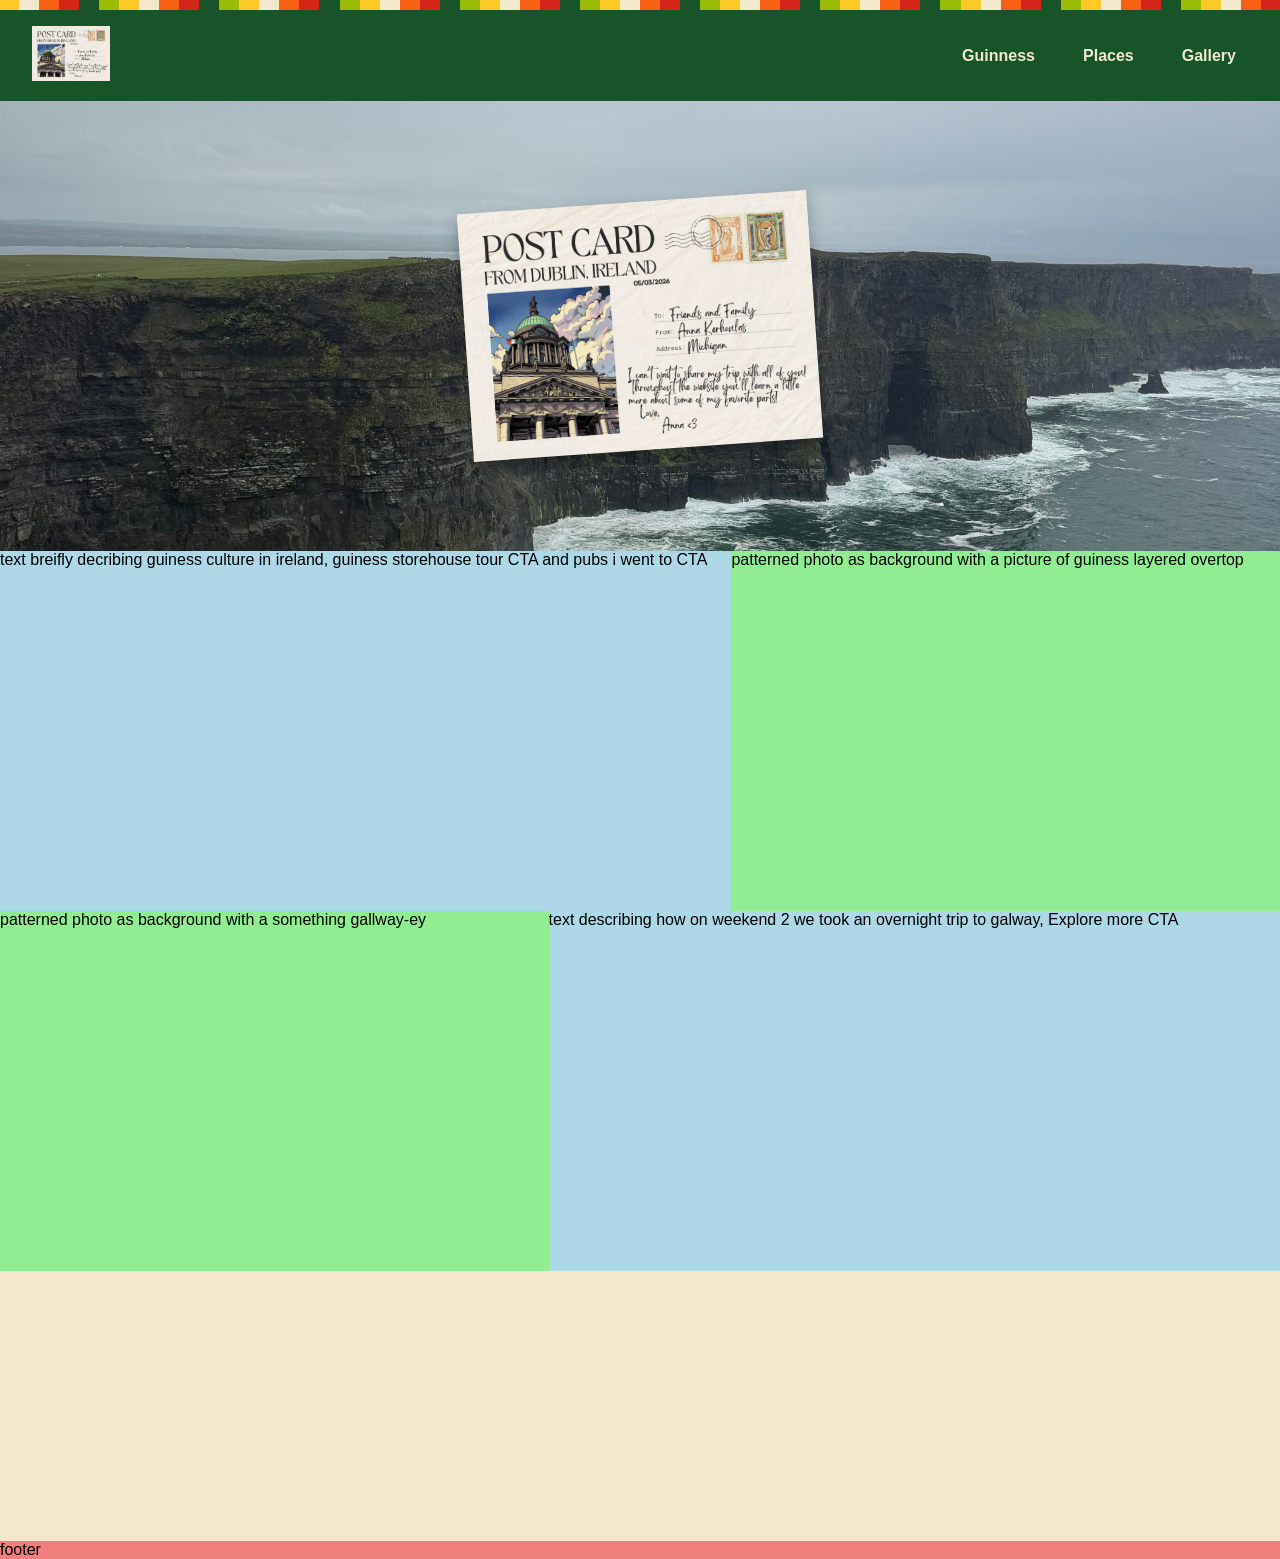
==== index.html @ 41f79883 "index update" ====
<!DOCTYPE html>
<html lang="en">
<head>
    <meta charset="UTF-8">
    <meta name="viewport" content="width=device-width, initial-scale=1.0">
    <title>Final Project Landing</title>
    <link rel="stylesheet" href="style.css">
    <style>
      
        .container{
            width:100%;
            margin: auto;
            display: grid;
            grid-template-columns: 1fr 1fr 1fr 1fr 1fr 1fr 1fr ;
            grid-template-rows: 50vh 40vh 40vh 30vh;
            gap: 0px;
        }
        .postcard{
            grid-column: 1 / -1;
        }
        .textleft{
            grid-column : 1/ 5;
            background-color: lightblue;
        }
        .pictureright{
            grid-column: 5 / -1;
            background-color: lightgreen;
        }
        .textright{
            grid-column : 4/ -1;
            grid-row: 3; 
            /* had to add "grid-row: 3" because the .textright and .pictureleft would go to separate lines without this line */
            background-color: lightblue;
        }
        .pictureleft{
            grid-column: 1 / 4;
            grid-row: 3;
            background-color: lightgreen;
        }
        .bottom{
            grid-column: 1 / -1;
            background-color: lightcoral;
        }
    </style>
</head>
<body>
    <header>
  <a class="skip-link" href="#main">Skip to main content</a>
  <nav class="navbar" aria-label="Main navigation">
    <a href="index.html" class="logo">
      <img src="images/postcard.png" alt="Anna in Dublin home">
    </a>
    <input type="checkbox" id="menu-toggle">
    <label for="menu-toggle" class="hamburger">☰</label>
    <ul class="nav-links">
      <li class="dropdown">
        <a href="guinness.html">Guinness</a>
        <ul class="dropdown-menu">
          <li><a href="storehouse.html">Storehouse</a></li>
          <li><a href="pubs.html">Pubs</a></li>
        </ul>
      </li>
      <li class="dropdown">
        <a href="places.html">Places</a>
        <ul class="dropdown-menu">
          <li><a href="galway.html">Galway</a></li>
          <li><a href="cliffsofmoher.html">Cliffs of Moher</a></li>
          <li><a href="dublin.html">Dublin</a></li>
        </ul>
      </li>
      <li><a href="gallery.html">Gallery</a></li>
    </ul>
  </nav>
</header>
    <main>
        <div class="container">
            <!-- row1 postcard beauty -->
            <div class="postcard">
                <img src="images/postcard.png" alt="Postcard from Dublin">
            </div> 
            <!-- row2 guiness -->
            <div class="textleft">text breifly decribing guiness culture in ireland, guiness storehouse tour CTA and pubs i went to CTA</div>
            <div class="pictureright">patterned photo as background with a picture of guiness layered overtop</div>
            <!-- row3 galway -->
            <div class="textright">text describing how on weekend 2 we took an overnight trip to galway, Explore more CTA</div>
            <div class="pictureleft">patterned photo as background with a something gallway-ey</div></div>
            <!-- row 4 footer -->
            <div class = "bottom">footer</div>
        </div>
    </main>
</body>
</html>
---- style.css ----
:root{
    --yellow: #ffc926;
    --cream: #f3e8cc;
    --orange: #f96015;
    --red: #d52518;
    --dark-green: #18542a;
    --lime: #9abc05;

    --shadow: rgba(0,0,0,0.3);
}

/* GENERAL */
body{
    margin: 0;
    font-family: Helvetica, sans-serif;
    background-color: var(--cream);
}

ul{
    list-style: none;
    margin: 0;
    padding: 0;
}

a{
    text-decoration: none;
}

/* POSTCARD */
.postcard{
    grid-column: 1 / -1;

    background-image: url("images/cliffsofmoher/cliffs5.JPG");
    background-size: cover;
    background-position: center;

    display: flex;
    justify-content: center;
    align-items: center;

    padding: 2rem;
}

.postcard img{
    width: 350px;
    max-width: 90%;

    transform: rotate(-4deg);

    box-shadow: 0 6px 15px var(--shadow);
}

/* NAVBAR */
.navbar{
    background-color: var(--dark-green);
    padding: 1rem 2rem;

    display: flex;
    justify-content: space-between;
    align-items: center;

    position: sticky;
    top: 0;
    z-index: 1000;

    border-top: 10px solid transparent;

border-image: repeating-linear-gradient(
    to right,
    var(--yellow) 0 20px,
    var(--cream) 20px 40px,
    var(--orange) 40px 60px,
    var(--red) 60px 80px,
    var(--dark-green) 80px 100px,
    var(--lime) 100px 120px
) 1;
}

.logo img{
    height: 55px;
}

.nav-links{
    display: flex;
    align-items: center;
    gap: 1.5rem;

    list-style: none;
    margin: 0;
    padding: 0;
}

.nav-links a{
    color: var(--cream);
    font-weight: bold;

    padding: 0.5rem 0.75rem;
    /* border-radius: 6px; */

    transition: 0.3s ease;
}

.nav-links a:hover{
    background-color: var(--yellow);
    color: var(--dark-green);
}

.nav-links a.current{
    color: var(--yellow);

    text-decoration: underline;
    text-decoration-thickness: 3px;
    text-underline-offset: 8px;
}

/* DROPDOWN */
.dropdown{
    position: relative;
}

.dropdown-menu{
    display: none;

    position: absolute;
    top: 100%;
    left: 0;

    background-color: var(--cream);
    min-width: 180px;

    /* border-radius: 8px; */
    overflow: hidden;

    box-shadow: 0 4px 10px var(--shadow);
}

.dropdown-menu a{
    color: var(--dark-green);

    display: block;
    padding: 1rem;

    transition: 0.3s ease;
}

.dropdown-menu a:hover{
    background-color: var(--yellow);
    color: var(--dark-green);
}

.dropdown:hover .dropdown-menu{
    display: block;
}

/* HAMBURGER */
#menu-toggle{
    display: none;
}

.hamburger{
    display: none;

    color: var(--cream);
    font-size: 2rem;

    cursor: pointer;
}

/* MOBILE */
@media screen and (max-width: 700px){

    .hamburger{
        display: block;
    }

    .nav-links{
        display: none;

        position: absolute;
        top: 100%;
        left: 0;

        width: 100%;

        background-color: var(--dark-green);

        flex-direction: column;
        align-items: stretch;

        gap: 0;
    }

    .nav-links li{
        width: 100%;
    }

    .nav-links a{
        display: block;
        padding: 1rem 2rem;

        border-radius: 0;
    }

    #menu-toggle:checked ~ .nav-links{
        display: flex;
    }

    .dropdown-menu{
        position: static;

        display: block;

        background-color: var(--cream);

        box-shadow: none;
        border-radius: 0;
    }

    .dropdown-menu a{
        color: var(--dark-green);

        padding-left: 3rem;
    }

    .dropdown-menu a:hover{
        background-color: var(--orange);
        color: var(--cream);
    }
}

/* SKIP LINK */
.skip-link{
    position: absolute;
    left: -999px;
}

.skip-link:focus{
    left: 20px;
    top: 20px;

    background-color: var(--yellow);
    color: var(--dark-green);

    padding: 1rem;

    z-index: 2000;
}

/* GALLERY */

/* GALLERY SECTION */
.gallery {
  padding: 3rem 2rem;
  background-color: var(--cream);
}

.gallery h2 {
  text-align: center;
  font-size: 3rem;
  color: var(--dark-green);
  margin-bottom: 2rem;
}

/* GRID LAYOUT */
.gallery-grid {
  display: grid;

  grid-template-columns:
    repeat(auto-fit, minmax(250px, 1fr));

  gap: 1.2rem;

  max-width: 1200px;
  margin: 0 auto;
}

/* EACH IMAGE CARD */
.gallery-grid a {
  display: block;

  border-radius: 20px;

  overflow: hidden;

  box-shadow: 0 6px 14px rgba(0,0,0,0.25);
}

  /* ALTERNATING BORDERS */
.gallery-grid a:nth-child(5n+1) {
  border: 6px solid var(--yellow);
}

.gallery-grid a:nth-child(5n+2) {
  border: 6px solid var(--orange);
}

.gallery-grid a:nth-child(5n+3) {
  border: 6px solid var(--red);
}

.gallery-grid a:nth-child(5n+4) {
  border: 6px solid var(--dark-green);
}

.gallery-grid a:nth-child(5n+5) {
  border: 6px solid var(--lime);
}


/* IMAGES */
.gallery-grid img {
  width: 100%;

  aspect-ratio: 1 / 1;

  object-fit: cover;

  display: block;

  transition:
    transform 0.3s ease,
    filter 0.3s ease;
}

/* HOVER EFFECT */
.gallery-grid a:hover img {
  transform: scale(1.08);

  filter: brightness(1.08);
}
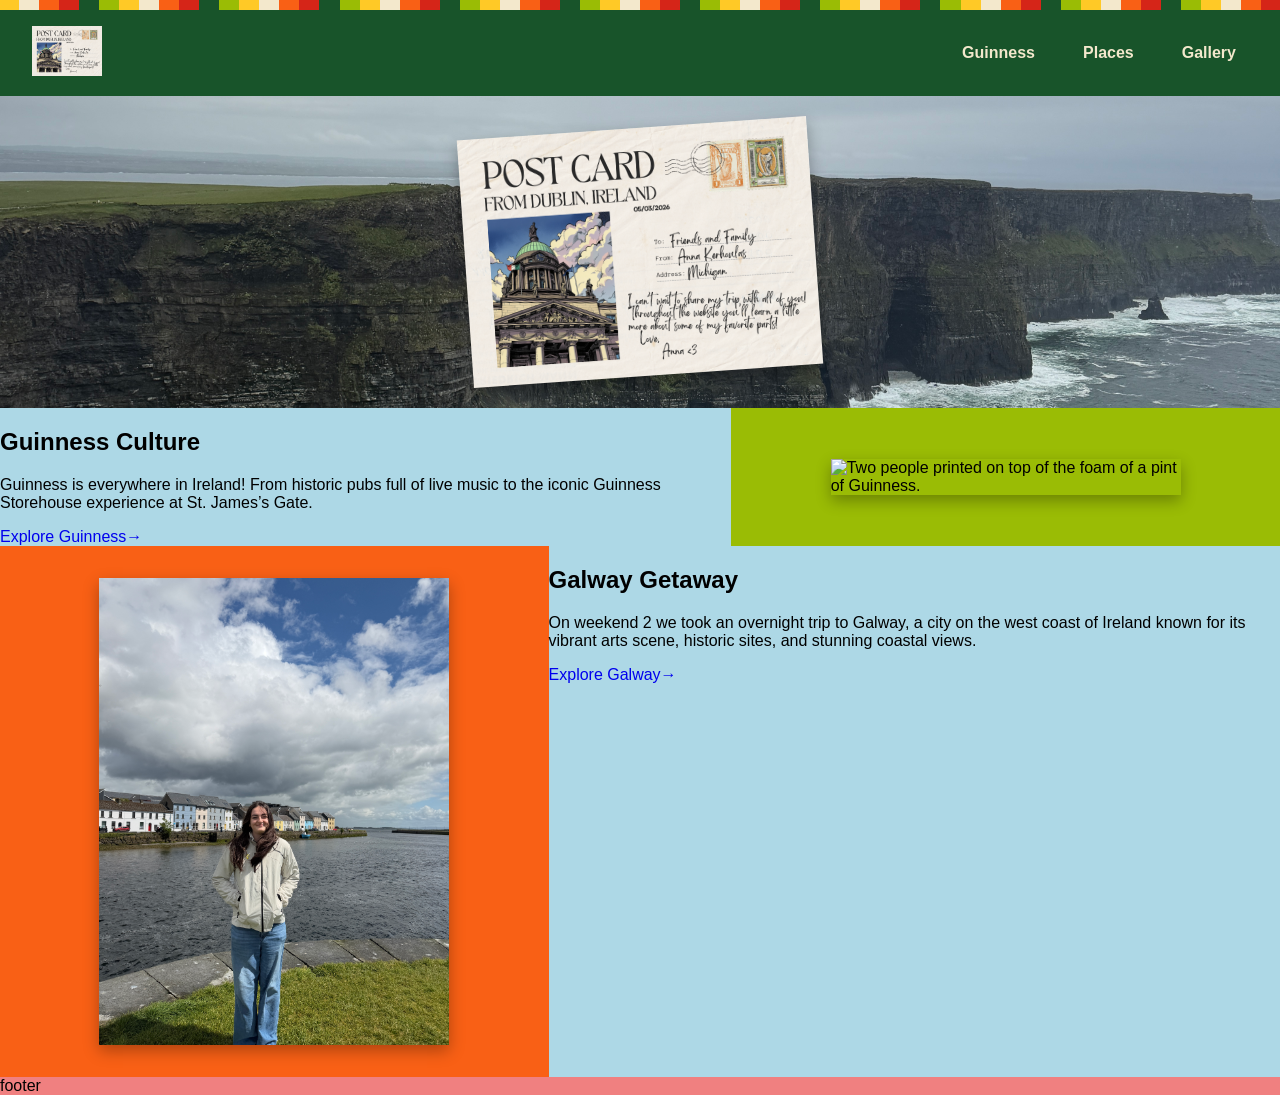
==== commit 1e9b7edd: "some costa updates" ====
--- a/index.html
+++ b/index.html
@@ -5,50 +5,14 @@
     <meta name="viewport" content="width=device-width, initial-scale=1.0">
     <title>Final Project Landing</title>
     <link rel="stylesheet" href="style.css">
-    <style>
-      
-        .container{
-            width:100%;
-            margin: auto;
-            display: grid;
-            grid-template-columns: 1fr 1fr 1fr 1fr 1fr 1fr 1fr ;
-            grid-template-rows: 50vh 40vh 40vh 30vh;
-            gap: 0px;
-        }
-        .postcard{
-            grid-column: 1 / -1;
-        }
-        .textleft{
-            grid-column : 1/ 5;
-            background-color: lightblue;
-        }
-        .pictureright{
-            grid-column: 5 / -1;
-            background-color: lightgreen;
-        }
-        .textright{
-            grid-column : 4/ -1;
-            grid-row: 3; 
-            /* had to add "grid-row: 3" because the .textright and .pictureleft would go to separate lines without this line */
-            background-color: lightblue;
-        }
-        .pictureleft{
-            grid-column: 1 / 4;
-            grid-row: 3;
-            background-color: lightgreen;
-        }
-        .bottom{
-            grid-column: 1 / -1;
-            background-color: lightcoral;
-        }
-    </style>
+    
 </head>
 <body>
     <header>
   <a class="skip-link" href="#main">Skip to main content</a>
   <nav class="navbar" aria-label="Main navigation">
     <a href="index.html" class="logo">
-      <img src="images/postcard.png" alt="Anna in Dublin home">
+      <img src="images/postcard.png" loading="lazy" alt="Home">
     </a>
     <input type="checkbox" id="menu-toggle">
     <label for="menu-toggle" class="hamburger">☰</label>
@@ -79,11 +43,27 @@
                 <img src="images/postcard.png" alt="Postcard from Dublin">
             </div> 
             <!-- row2 guiness -->
-            <div class="textleft">text breifly decribing guiness culture in ireland, guiness storehouse tour CTA and pubs i went to CTA</div>
-            <div class="pictureright">patterned photo as background with a picture of guiness layered overtop</div>
+            <div class="textleft">
+              <h2> Guinness Culture </h2>
+              <p>Guinness is everywhere in Ireland! From historic pubs full of live music to the iconic Guinness Storehouse experience at St. James’s Gate.</p>
+              <a href="guinness.html" class="cta-button">Explore Guinness→</a>
+            </div>
+
+            <div class="pictureright">
+              <div class="pattern-bg"></div>
+              <img src="https://kerhoula.github.io/guiness/image/stoutie.jpeg" alt="Two people printed on top of the foam of a pint of Guinness." width="100%">
+            </div>
             <!-- row3 galway -->
-            <div class="textright">text describing how on weekend 2 we took an overnight trip to galway, Explore more CTA</div>
-            <div class="pictureleft">patterned photo as background with a something gallway-ey</div></div>
+          <div class="pictureleft">
+            <div class="pattern-bg"></div>
+            <img src="images/galway/coloredhouses+me.JPG" alt="A view of Galway Bay with colorful buildings in the foreground." width="100%">
+          </div>
+
+          <div class="textright">
+            <h2> Galway Getaway </h2>
+            <p>On weekend 2 we took an overnight trip to Galway, a city on the west coast of Ireland known for its vibrant arts scene, historic sites, and stunning coastal views.</p>
+            <a href="galway.html" class="cta-button">Explore Galway→</a>
+          </div>
             <!-- row 4 footer -->
             <div class = "bottom">footer</div>
         </div>
--- a/style.css
+++ b/style.css
@@ -15,16 +15,50 @@
     font-family: Helvetica, sans-serif;
     background-color: var(--cream);
 }
-
 ul{
     list-style: none;
     margin: 0;
     padding: 0;
 }
-
 a{
     text-decoration: none;
 }
+
+/* GRID LAYOUT */
+        .container{
+            width:100%;
+            margin: auto;
+            display: grid;
+            grid-template-columns: 1fr 1fr 1fr 1fr 1fr 1fr 1fr ;
+            grid-template-rows: auto auto auto auto auto;   
+            gap: 0px;
+        }
+        .postcard{
+            grid-column: 1 / -1;
+        }
+        .textleft{
+            grid-column : 1/ 5;
+            background-color: lightblue;
+        }
+        .pictureright{
+            grid-column: 5 / -1;
+            background-color: lightgreen;
+        }
+        .textright{
+            grid-column : 4/ -1;
+            grid-row: 3; 
+            /* had to add "grid-row: 3" because the .textright and .pictureleft would go to separate lines without this line */
+            background-color: lightblue;
+        }
+        .pictureleft{
+            grid-column: 1 / 4;
+            grid-row: 3;
+            background-color: lightgreen;
+        }
+        .bottom{
+            grid-column: 1 / -1;
+            background-color: lightcoral;
+        }
 
 /* POSTCARD */
 .postcard{
@@ -40,13 +74,48 @@
 
     padding: 2rem;
 }
-
 .postcard img{
     width: 350px;
     max-width: 90%;
 
     transform: rotate(-4deg);
 
+    box-shadow: 0 6px 15px var(--shadow);
+}
+
+/* PICTURE RIGHT/LEFT */
+.pictureright{
+    grid-column: 5 / -1;
+    /* background-image: url("images/lord_edward/le_cider.JPG"); */
+    background-color: var(--lime);
+    background-size: cover;
+    background-position: center;
+    display: flex; 
+    justify-content: center;
+    align-items: center;
+    padding: 2rem;
+}
+.pictureright img{
+    width: 350px;
+    max-width: 95%;
+    object-fit: cover;
+    box-shadow: 0 6px 15px var(--shadow);
+}
+.pictureleft{
+    grid-column: 1 / 4;
+    /* background-image: url("images/lord_edward/le_cider.JPG"); */
+    background-color: var(--orange);
+    background-size: cover;
+    background-position: center;
+    display: flex; 
+    justify-content: center;
+    align-items: center;
+    padding: 2rem;
+}
+.pictureleft img{
+    width: 350px;
+    max-width: 95%;
+    object-fit: cover;
     box-shadow: 0 6px 15px var(--shadow);
 }
 
@@ -54,17 +123,13 @@
 .navbar{
     background-color: var(--dark-green);
     padding: 1rem 2rem;
-
     display: flex;
     justify-content: space-between;
     align-items: center;
-
     position: sticky;
     top: 0;
     z-index: 1000;
-
     border-top: 10px solid transparent;
-
 border-image: repeating-linear-gradient(
     to right,
     var(--yellow) 0 20px,
@@ -75,11 +140,9 @@
     var(--lime) 100px 120px
 ) 1;
 }
-
 .logo img{
-    height: 55px;
-}
-
+    height: 50px;
+}
 .nav-links{
     display: flex;
     align-items: center;
@@ -89,7 +152,6 @@
     margin: 0;
     padding: 0;
 }
-
 .nav-links a{
     color: var(--cream);
     font-weight: bold;
@@ -99,12 +161,10 @@
 
     transition: 0.3s ease;
 }
-
 .nav-links a:hover{
     background-color: var(--yellow);
     color: var(--dark-green);
 }
-
 .nav-links a.current{
     color: var(--yellow);
 
@@ -117,37 +177,27 @@
 .dropdown{
     position: relative;
 }
-
 .dropdown-menu{
     display: none;
-
     position: absolute;
     top: 100%;
     left: 0;
-
     background-color: var(--cream);
     min-width: 180px;
-
     /* border-radius: 8px; */
     overflow: hidden;
-
     box-shadow: 0 4px 10px var(--shadow);
 }
-
 .dropdown-menu a{
     color: var(--dark-green);
-
     display: block;
     padding: 1rem;
-
     transition: 0.3s ease;
 }
-
 .dropdown-menu a:hover{
     background-color: var(--yellow);
     color: var(--dark-green);
 }
-
 .dropdown:hover .dropdown-menu{
     display: block;
 }
@@ -156,7 +206,6 @@
 #menu-toggle{
     display: none;
 }
-
 .hamburger{
     display: none;
 
@@ -166,62 +215,45 @@
     cursor: pointer;
 }
 
-/* MOBILE */
+/* MOBILE MEDIA QUERY*/
 @media screen and (max-width: 700px){
-
     .hamburger{
         display: block;
     }
-
     .nav-links{
         display: none;
-
         position: absolute;
         top: 100%;
         left: 0;
-
         width: 100%;
-
         background-color: var(--dark-green);
-
         flex-direction: column;
         align-items: stretch;
-
         gap: 0;
     }
-
     .nav-links li{
         width: 100%;
     }
-
     .nav-links a{
         display: block;
         padding: 1rem 2rem;
 
         border-radius: 0;
     }
-
     #menu-toggle:checked ~ .nav-links{
         display: flex;
     }
-
     .dropdown-menu{
         position: static;
-
         display: block;
-
         background-color: var(--cream);
-
         box-shadow: none;
         border-radius: 0;
     }
-
     .dropdown-menu a{
         color: var(--dark-green);
-
         padding-left: 3rem;
     }
-
     .dropdown-menu a:hover{
         background-color: var(--orange);
         color: var(--cream);
@@ -233,43 +265,31 @@
     position: absolute;
     left: -999px;
 }
-
 .skip-link:focus{
     left: 20px;
     top: 20px;
-
     background-color: var(--yellow);
     color: var(--dark-green);
-
     padding: 1rem;
-
     z-index: 2000;
 }
 
 /* GALLERY */
-
-/* GALLERY SECTION */
 .gallery {
   padding: 3rem 2rem;
   background-color: var(--cream);
 }
-
 .gallery h2 {
   text-align: center;
   font-size: 3rem;
   color: var(--dark-green);
   margin-bottom: 2rem;
 }
-
-/* GRID LAYOUT */
 .gallery-grid {
   display: grid;
-
   grid-template-columns:
     repeat(auto-fit, minmax(250px, 1fr));
-
   gap: 1.2rem;
-
   max-width: 1200px;
   margin: 0 auto;
 }
@@ -277,11 +297,8 @@
 /* EACH IMAGE CARD */
 .gallery-grid a {
   display: block;
-
   border-radius: 20px;
-
   overflow: hidden;
-
   box-shadow: 0 6px 14px rgba(0,0,0,0.25);
 }
 
@@ -289,34 +306,25 @@
 .gallery-grid a:nth-child(5n+1) {
   border: 6px solid var(--yellow);
 }
-
 .gallery-grid a:nth-child(5n+2) {
   border: 6px solid var(--orange);
 }
-
 .gallery-grid a:nth-child(5n+3) {
   border: 6px solid var(--red);
 }
-
 .gallery-grid a:nth-child(5n+4) {
   border: 6px solid var(--dark-green);
 }
-
 .gallery-grid a:nth-child(5n+5) {
   border: 6px solid var(--lime);
 }
-
 
 /* IMAGES */
 .gallery-grid img {
   width: 100%;
-
   aspect-ratio: 1 / 1;
-
   object-fit: cover;
-
   display: block;
-
   transition:
     transform 0.3s ease,
     filter 0.3s ease;
@@ -325,7 +333,40 @@
 /* HOVER EFFECT */
 .gallery-grid a:hover img {
   transform: scale(1.08);
-
   filter: brightness(1.08);
 }
 
+/* HOMEPAGE ORDERING */
+@media screen and (max-width: 768px){
+    .container{
+        grid-template-columns: 1fr;
+        grid-template-rows: auto;
+    }
+    .postcard,
+    .textleft,
+    .pictureright,
+    .textright,
+    .pictureleft,
+    .bottom{
+        grid-column: 1 / -1;
+    }
+    .postcard{
+        grid-row: 1;
+    }
+    .textleft{
+        grid-row: 2;
+    }
+    .pictureright{
+        grid-row: 3;
+    }
+    .textright{
+        grid-row: 4;
+    }
+    .pictureleft{
+        grid-row: 5;
+    }
+    .bottom{
+        grid-row: 6;
+    }
+    /* the grid-row lets me reorder my boxes when in mobile so the images are every other */
+}
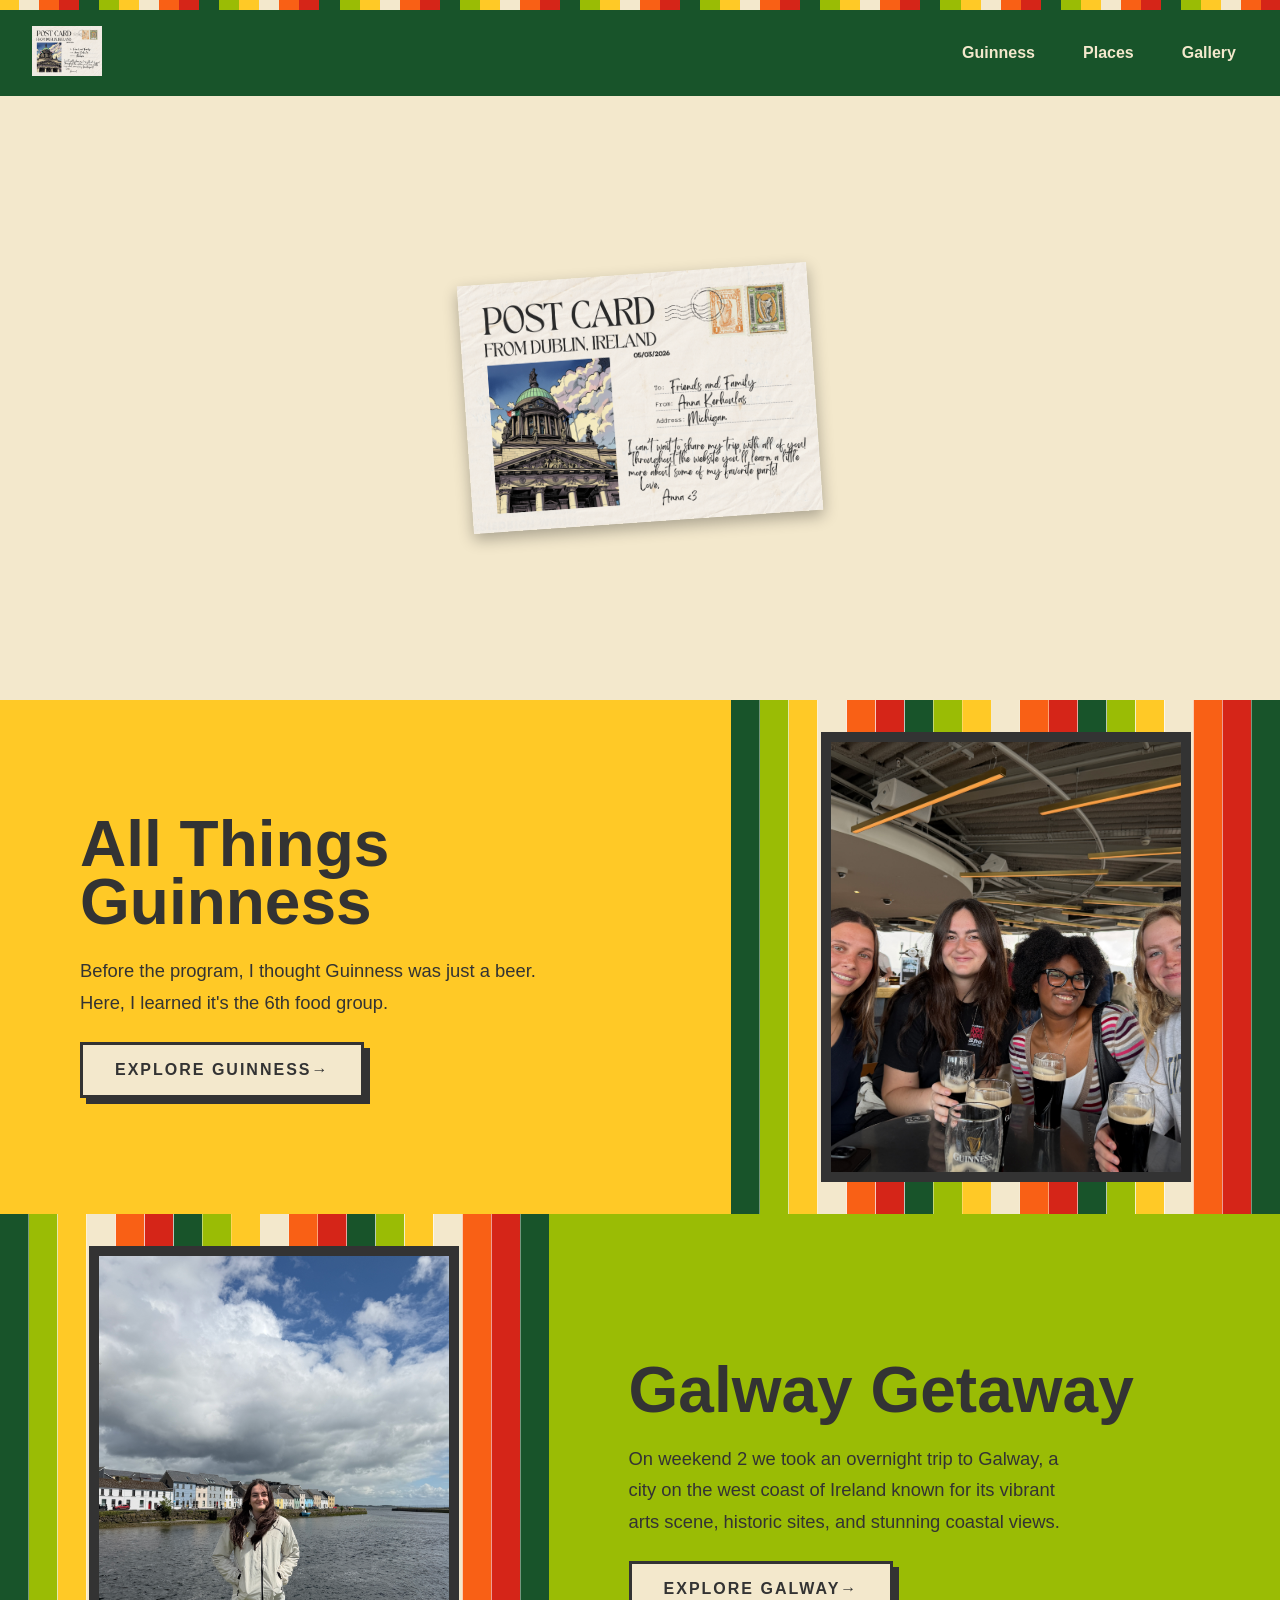
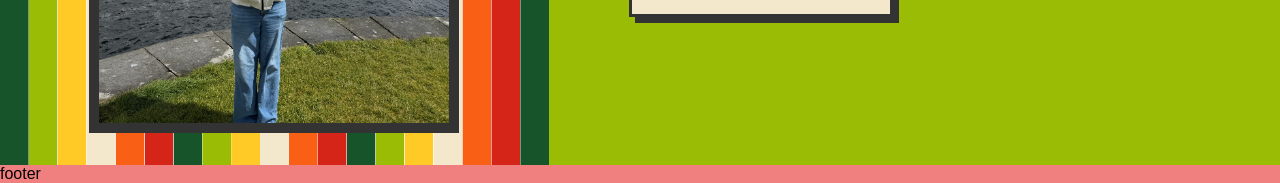
==== commit 9ce686dd: "lots of progress tonight! may 20 git push !" ====
--- a/index.html
+++ b/index.html
@@ -40,18 +40,18 @@
         <div class="container">
             <!-- row1 postcard beauty -->
             <div class="postcard">
-                <img src="images/postcard.png" alt="Postcard from Dublin">
+                <img src="images/postcard.png" alt="postcard from anna to her friends and family from dublin">
             </div> 
             <!-- row2 guiness -->
             <div class="textleft">
-              <h2> Guinness Culture </h2>
-              <p>Guinness is everywhere in Ireland! From historic pubs full of live music to the iconic Guinness Storehouse experience at St. James’s Gate.</p>
+              <h2> All Things Guinness</h2>
+              <p>Before the program, I thought Guinness was just a beer. Here, I learned it's the 6th food group.</p>
               <a href="guinness.html" class="cta-button">Explore Guinness→</a>
             </div>
 
             <div class="pictureright">
               <div class="pattern-bg"></div>
-              <img src="https://kerhoula.github.io/guiness/image/stoutie.jpeg" alt="Two people printed on top of the foam of a pint of Guinness." width="100%">
+              <img src="images/guinness_group.JPG" alt="group of 4 people enjoying Guinness" width="100%">
             </div>
             <!-- row3 galway -->
           <div class="pictureleft">
--- a/style.css
+++ b/style.css
@@ -5,6 +5,7 @@
     --red: #d52518;
     --dark-green: #18542a;
     --lime: #9abc05;
+    --dark-grey: #333333;
 
     --shadow: rgba(0,0,0,0.3);
 }
@@ -29,31 +30,28 @@
             width:100%;
             margin: auto;
             display: grid;
-            grid-template-columns: 1fr 1fr 1fr 1fr 1fr 1fr 1fr ;
-            grid-template-rows: auto auto auto auto auto;   
+            grid-template-columns: repeat(7, 1fr); 
+            grid-template-rows: auto auto auto auto ;   
             gap: 0px;
         }
         .postcard{
             grid-column: 1 / -1;
+            min-height:60vh;
         }
         .textleft{
             grid-column : 1/ 5;
-            background-color: lightblue;
         }
         .pictureright{
             grid-column: 5 / -1;
-            background-color: lightgreen;
         }
         .textright{
             grid-column : 4/ -1;
             grid-row: 3; 
             /* had to add "grid-row: 3" because the .textright and .pictureleft would go to separate lines without this line */
-            background-color: lightblue;
         }
         .pictureleft{
             grid-column: 1 / 4;
             grid-row: 3;
-            background-color: lightgreen;
         }
         .bottom{
             grid-column: 1 / -1;
@@ -64,7 +62,7 @@
 .postcard{
     grid-column: 1 / -1;
 
-    background-image: url("images/cliffsofmoher/cliffs5.JPG");
+    background-image: url("images/sheepbackground.JPG");
     background-size: cover;
     background-position: center;
 
@@ -81,13 +79,35 @@
     transform: rotate(-4deg);
 
     box-shadow: 0 6px 15px var(--shadow);
+
+    animation: postcardDrop 1.8s ease;
+}
+/* COLLEEN'S IDEA DROP MAY20 */
+@keyframes postcardDrop {
+  0%{
+    transform:
+      translateY(-150%)
+      rotate(-18deg);
+
+    opacity: 0;
+  }
+  70%{
+    transform:
+      translateY(20px)
+      rotate(-6deg);
+  }
+  100%{
+    transform:
+      translateY(0)
+      rotate(-4deg);
+    opacity: 1;
+  }
 }
 
 /* PICTURE RIGHT/LEFT */
 .pictureright{
     grid-column: 5 / -1;
-    /* background-image: url("images/lord_edward/le_cider.JPG"); */
-    background-color: var(--lime);
+    background-image: url("images/stripespattern1.svg");
     background-size: cover;
     background-position: center;
     display: flex; 
@@ -99,12 +119,13 @@
     width: 350px;
     max-width: 95%;
     object-fit: cover;
-    box-shadow: 0 6px 15px var(--shadow);
+    border-width:10px;
+    border-style: solid;
+    border-color: var(--dark-grey);
 }
 .pictureleft{
     grid-column: 1 / 4;
-    /* background-image: url("images/lord_edward/le_cider.JPG"); */
-    background-color: var(--orange);
+    background-image: url("images/stripespattern1.svg"); /*not adding alt:"" because google says screenreaders skip background images automatically*/
     background-size: cover;
     background-position: center;
     display: flex; 
@@ -116,7 +137,69 @@
     width: 350px;
     max-width: 95%;
     object-fit: cover;
-    box-shadow: 0 6px 15px var(--shadow);
+    border-width:10px;
+    border-style: solid;
+    border-color: var(--dark-grey);
+
+}
+
+/* TEXT RIGHT/LEFT */
+.textleft,
+.textright{
+    background-color: var(--yellow);
+    padding: 5rem;
+
+    display: flex;
+    flex-direction: column;
+    justify-content: center;
+    gap: 1.5rem;
+}
+
+.textright{
+    background-color: var(--lime);
+}
+
+.textleft h2,
+.textright h2{
+    font-size: clamp(2.8rem, 5vw, 4rem); /* min,scaling,max */
+    line-height: 0.9;
+    margin: 0;
+    color: var(--dark-grey);
+    max-width: 16ch;
+}
+
+.textleft p,
+.textright p{
+    font-size: 1.15rem;
+    line-height: 1.7;
+    max-width: 45ch;
+    margin: 0;
+    color: var(--dark-grey);
+}
+
+.cta-button{
+    align-self: flex-start;
+
+    background-color: var(--cream);
+    color: var(--dark-grey);
+
+    padding: 1rem 2rem;
+    border: 3px solid var(--dark-grey);
+
+    font-weight: bold;
+    letter-spacing: 2px;
+    text-transform: uppercase;
+
+    box-shadow: 6px 6px 0 var(--dark-grey);
+    transition: 0.3s ease;
+}
+
+.cta-button:hover{
+    background-color: var(--orange);
+    color: var(--cream);
+
+    transform: translate(-3px, -3px);
+    box-shadow: 10px 10px 0 var(--dark-grey);
 }
 
 /* NAVBAR */
@@ -163,7 +246,7 @@
 }
 .nav-links a:hover{
     background-color: var(--yellow);
-    color: var(--dark-green);
+    color: var(--dark-grey);
 }
 .nav-links a.current{
     color: var(--yellow);
@@ -189,14 +272,14 @@
     box-shadow: 0 4px 10px var(--shadow);
 }
 .dropdown-menu a{
-    color: var(--dark-green);
+    color: var(--dark-grey);
     display: block;
     padding: 1rem;
     transition: 0.3s ease;
 }
 .dropdown-menu a:hover{
     background-color: var(--yellow);
-    color: var(--dark-green);
+    color: var(--dark-grey);
 }
 .dropdown:hover .dropdown-menu{
     display: block;
@@ -251,7 +334,7 @@
         border-radius: 0;
     }
     .dropdown-menu a{
-        color: var(--dark-green);
+        color: var(--dark-grey);
         padding-left: 3rem;
     }
     .dropdown-menu a:hover{
@@ -297,26 +380,26 @@
 /* EACH IMAGE CARD */
 .gallery-grid a {
   display: block;
-  border-radius: 20px;
+  /* border-radius: 20px; */
   overflow: hidden;
   box-shadow: 0 6px 14px rgba(0,0,0,0.25);
 }
 
   /* ALTERNATING BORDERS */
 .gallery-grid a:nth-child(5n+1) {
-  border: 6px solid var(--yellow);
+  border: 10px solid var(--yellow);
 }
 .gallery-grid a:nth-child(5n+2) {
-  border: 6px solid var(--orange);
+  border: 10px solid var(--orange);
 }
 .gallery-grid a:nth-child(5n+3) {
-  border: 6px solid var(--red);
+  border: 10px solid var(--red);
 }
 .gallery-grid a:nth-child(5n+4) {
-  border: 6px solid var(--dark-green);
+  border: 10px solid var(--dark-green);
 }
 .gallery-grid a:nth-child(5n+5) {
-  border: 6px solid var(--lime);
+  border: 10px solid var(--lime);
 }
 
 /* IMAGES */
@@ -368,5 +451,15 @@
     .bottom{
         grid-row: 6;
     }
+
+    .textleft,
+    .textright{
+    padding: 3rem 2rem;
+}
+
+    .textleft h2,
+    .textright h2{
+    font-size: 3rem;
+}
     /* the grid-row lets me reorder my boxes when in mobile so the images are every other */
 }
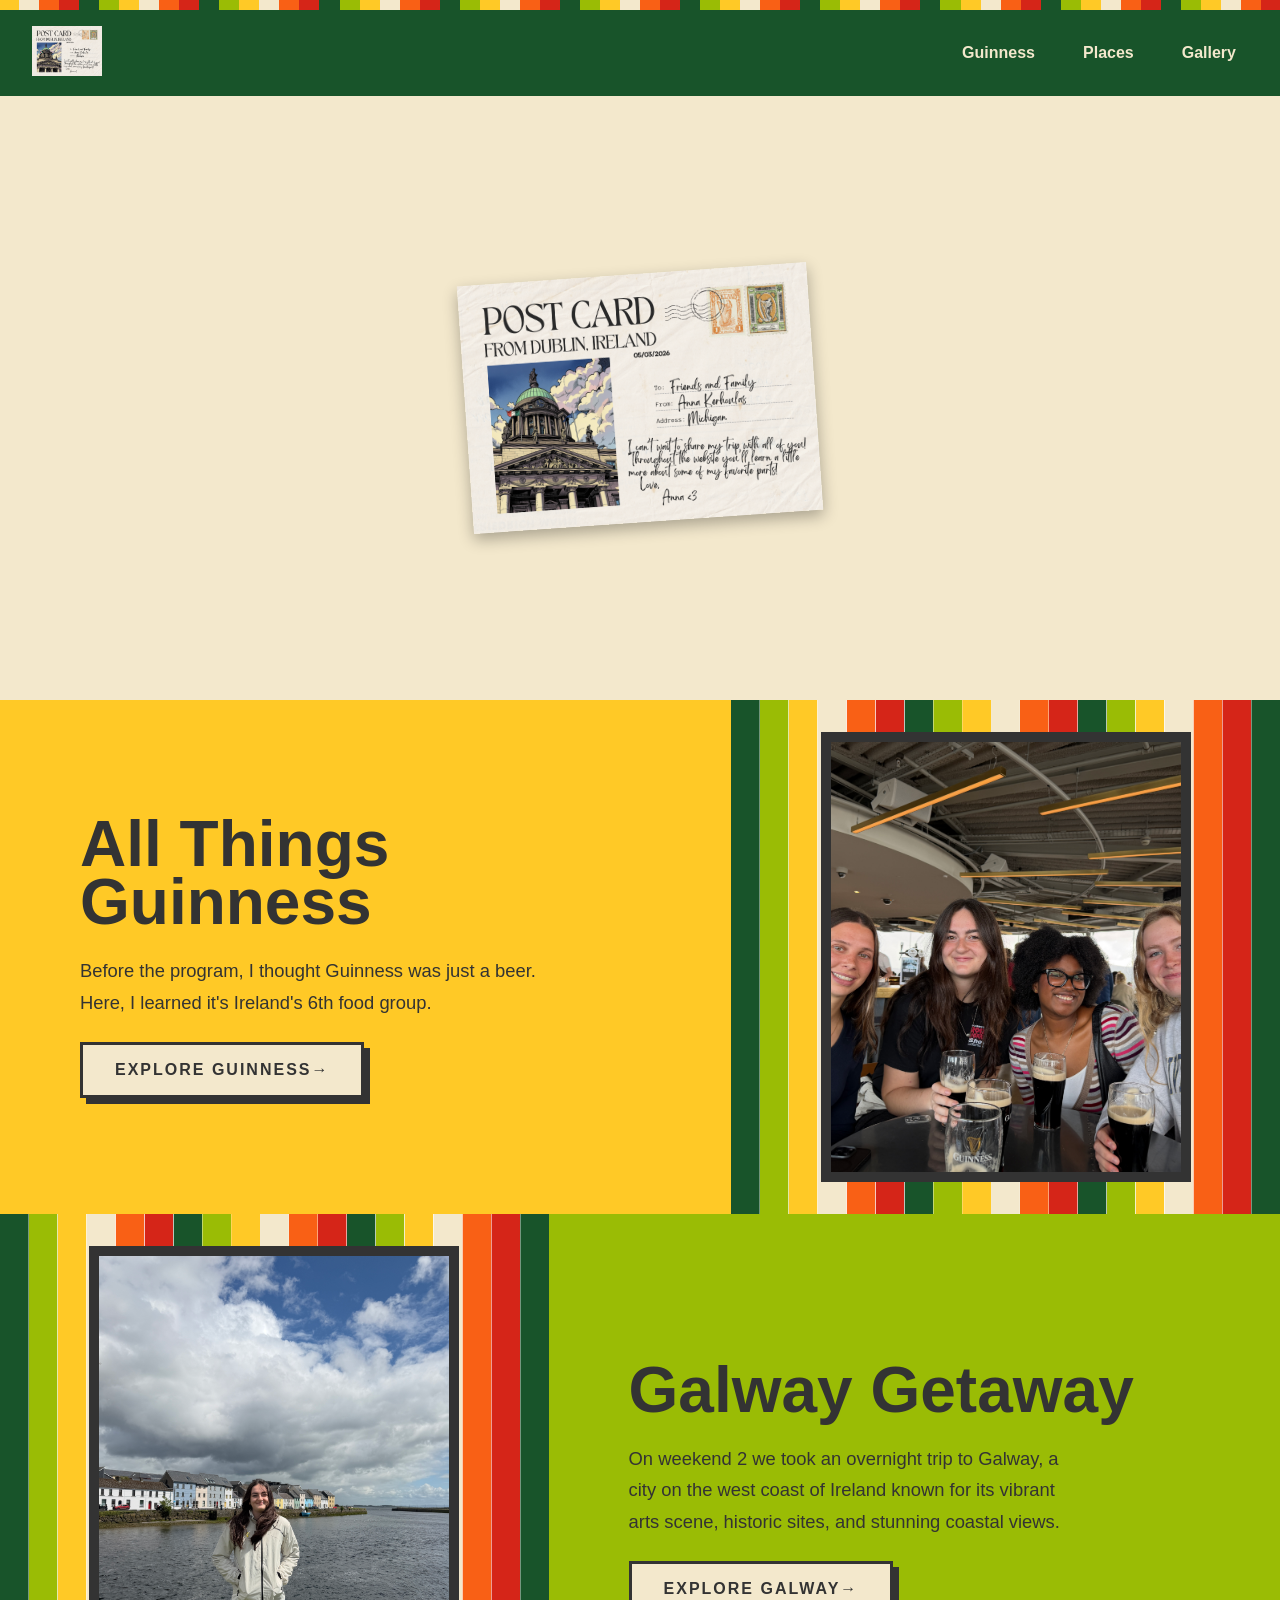
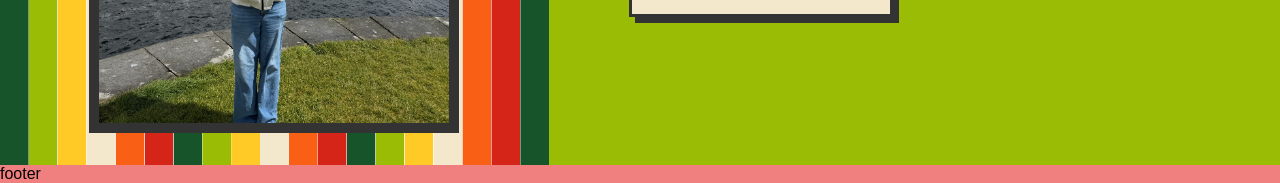
==== commit d7cb5a05: "typo fix" ====
--- a/index.html
+++ b/index.html
@@ -45,7 +45,7 @@
             <!-- row2 guiness -->
             <div class="textleft">
               <h2> All Things Guinness</h2>
-              <p>Before the program, I thought Guinness was just a beer. Here, I learned it's the 6th food group.</p>
+              <p>Before the program, I thought Guinness was just a beer. Here, I learned it's Ireland's 6th food group.</p>
               <a href="guinness.html" class="cta-button">Explore Guinness→</a>
             </div>
 
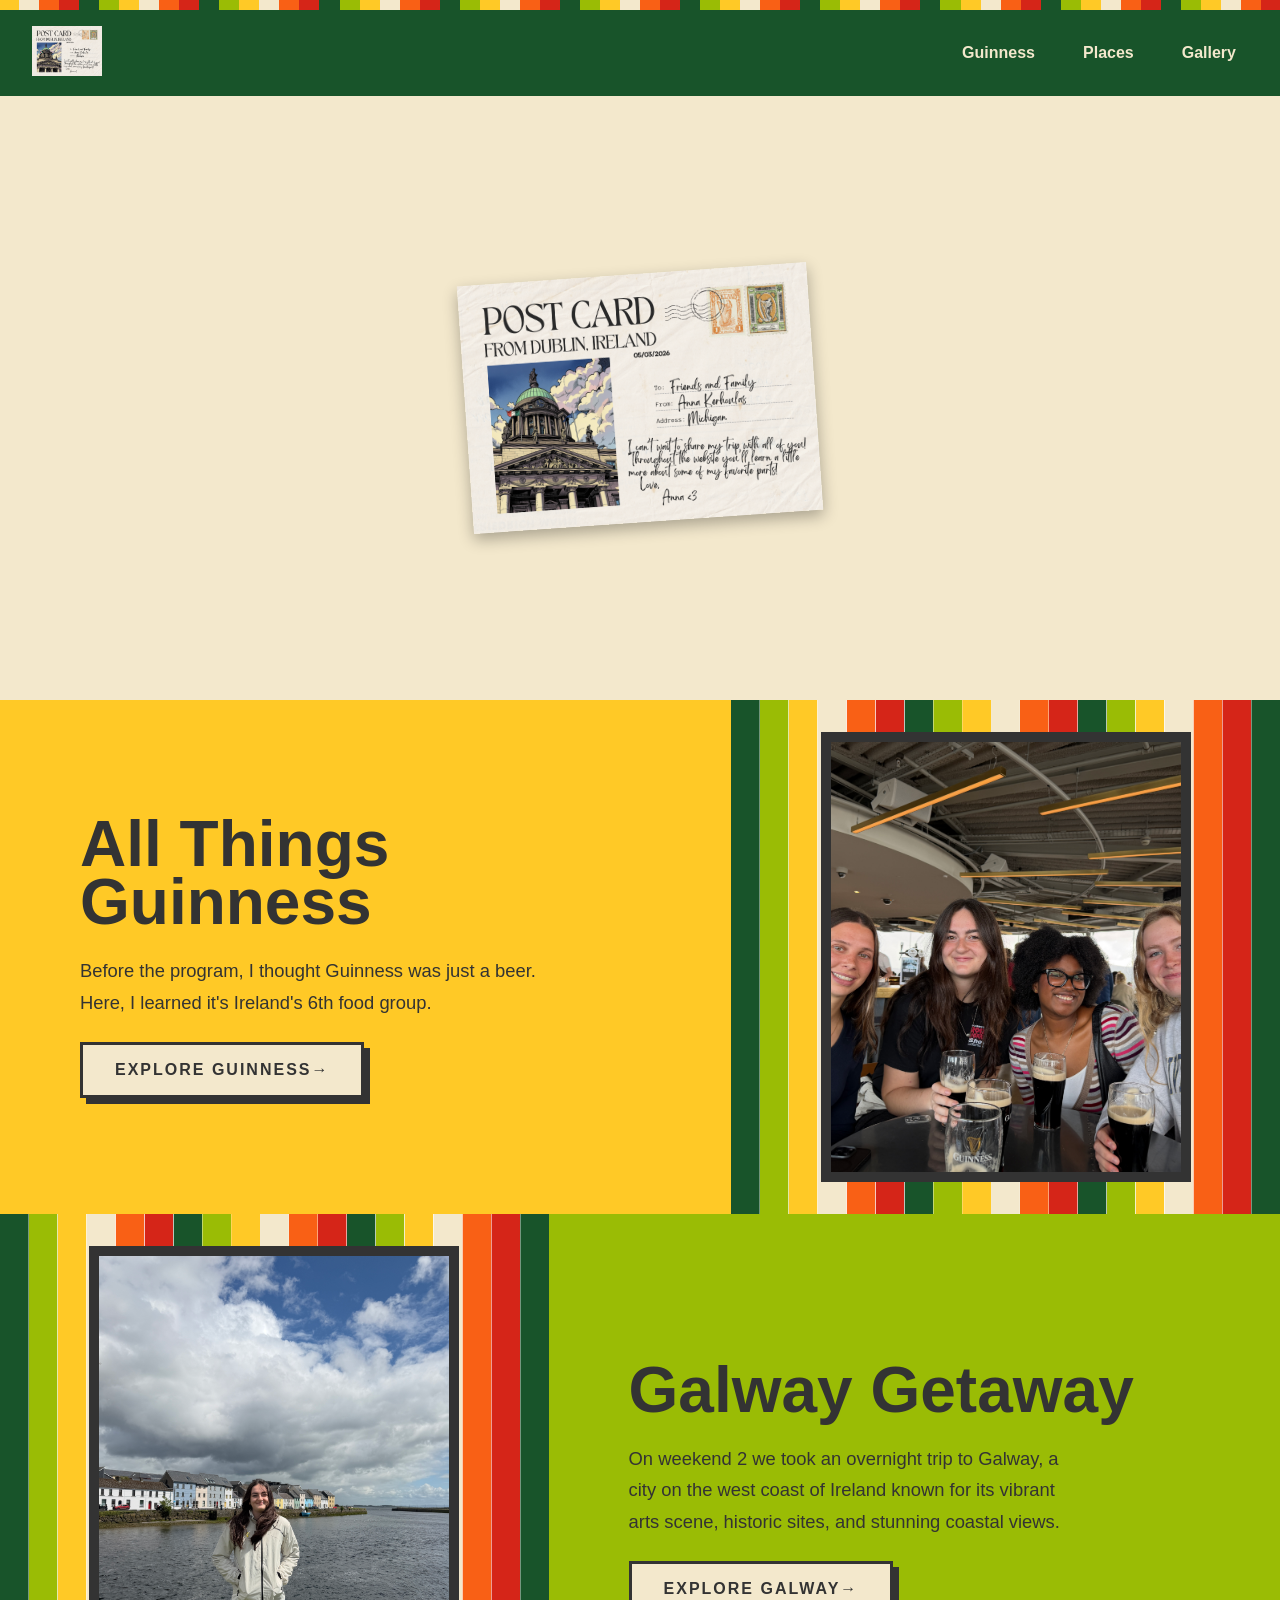
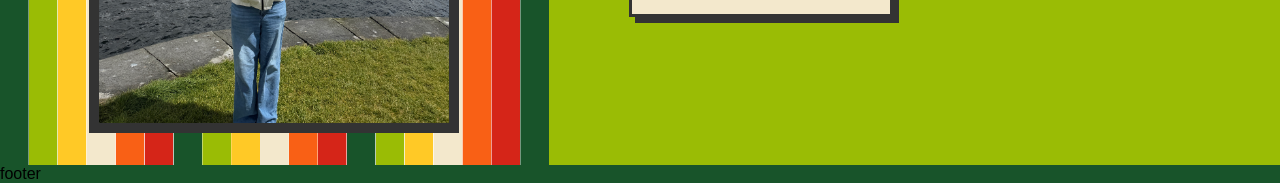
==== commit c1dfab23: "tried the sheep it needed a sass compiler or something so i stopped" ====
--- a/index.html
+++ b/index.html
@@ -5,7 +5,7 @@
     <meta name="viewport" content="width=device-width, initial-scale=1.0">
     <title>Final Project Landing</title>
     <link rel="stylesheet" href="style.css">
-    
+    <link rel="stylesheet" href="sheep.css"
 </head>
 <body>
     <header>
@@ -65,7 +65,8 @@
             <a href="galway.html" class="cta-button">Explore Galway→</a>
           </div>
             <!-- row 4 footer -->
-            <div class = "bottom">footer</div>
+            <div class = "bottom">footer
+            </div>
         </div>
     </main>
 </body>
--- a/style.css
+++ b/style.css
@@ -55,8 +55,8 @@
         }
         .bottom{
             grid-column: 1 / -1;
-            background-color: lightcoral;
-        }
+            background-color: var(--dark-green);
+}
 
 /* POSTCARD */
 .postcard{
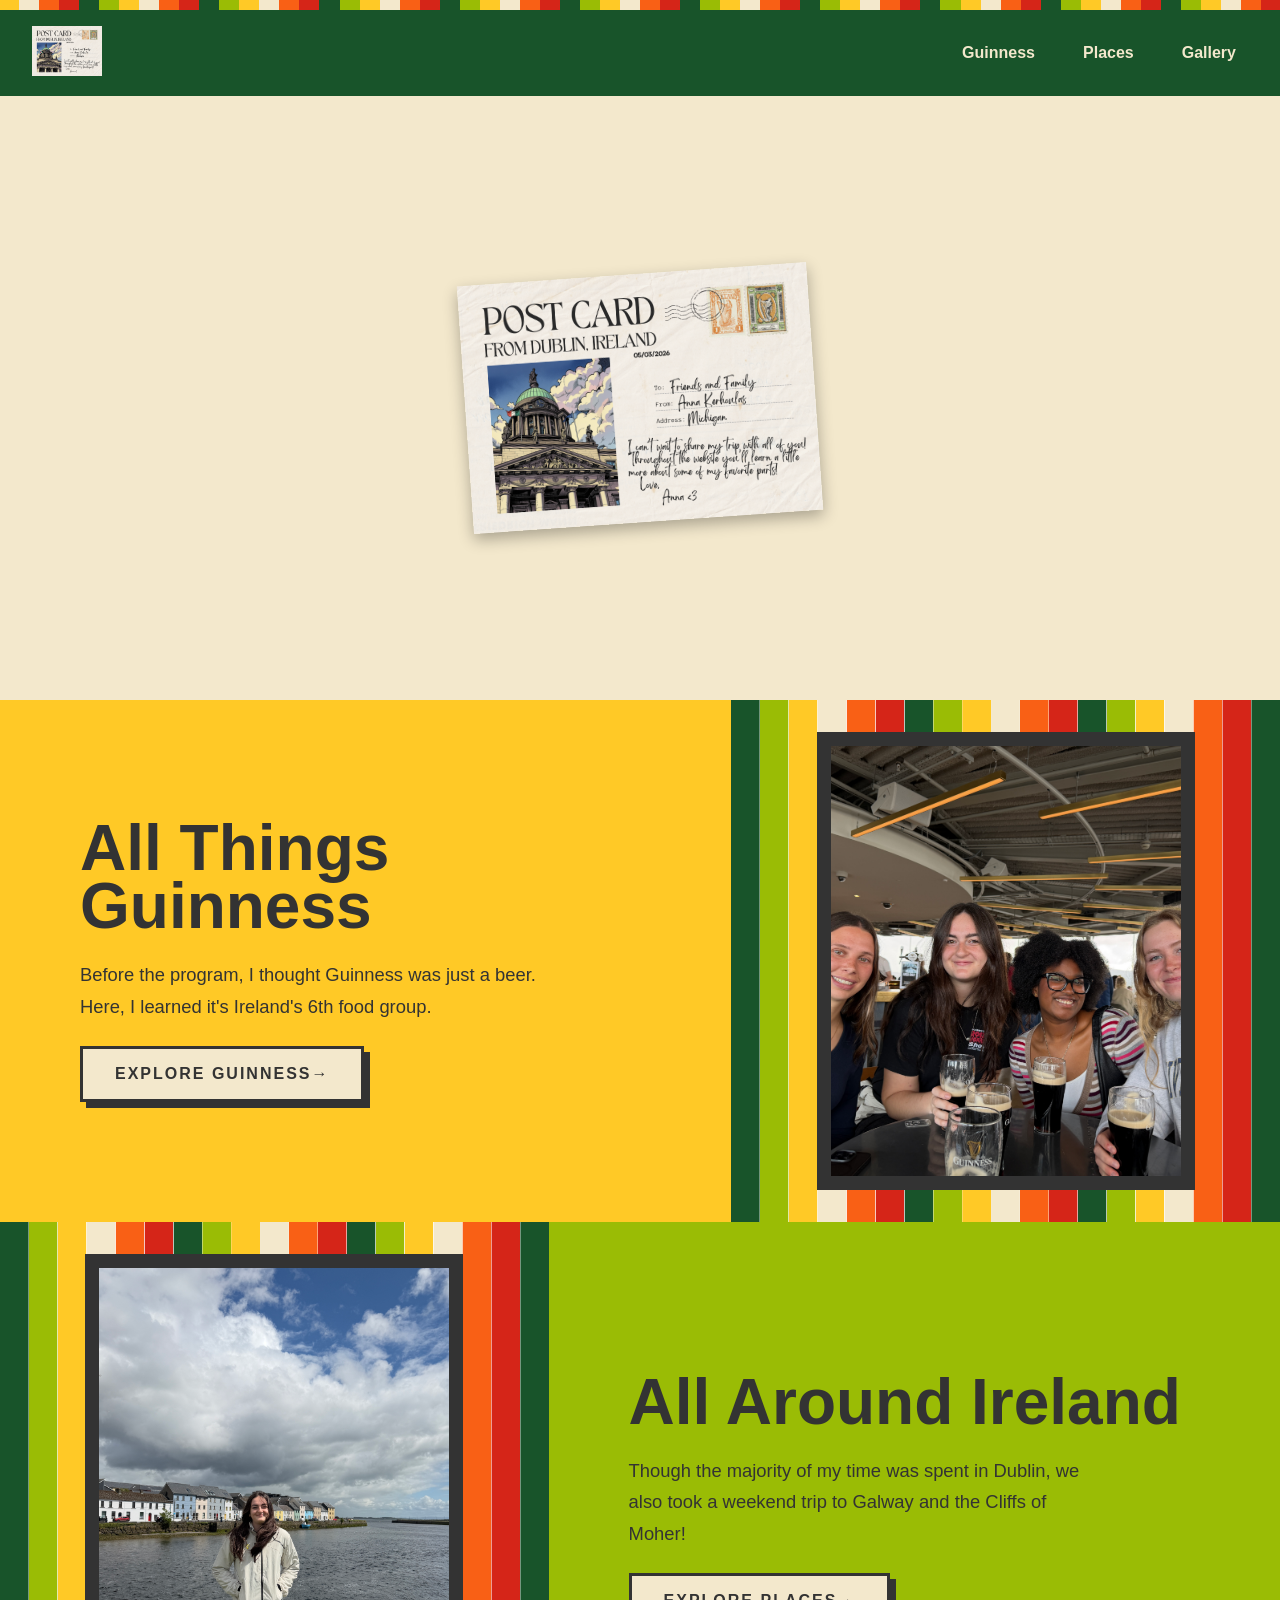
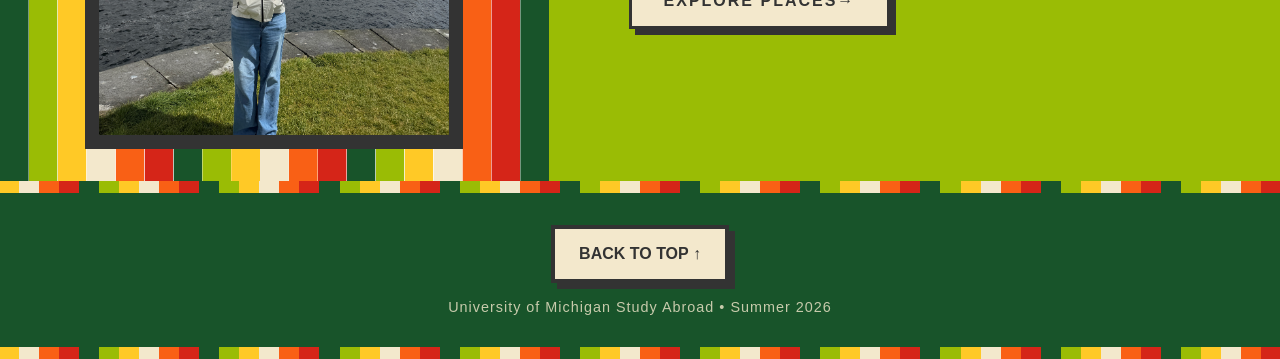
==== commit 8090ae99: "pretty much done now !" ====
--- a/index.html
+++ b/index.html
@@ -3,9 +3,9 @@
 <head>
     <meta charset="UTF-8">
     <meta name="viewport" content="width=device-width, initial-scale=1.0">
-    <title>Final Project Landing</title>
+    <title>Anna in Dublin</title>
+    <link rel="icon" type="image/png" href="images/favicon.png">
     <link rel="stylesheet" href="style.css">
-    <link rel="stylesheet" href="sheep.css"
 </head>
 <body>
     <header>
@@ -15,7 +15,7 @@
       <img src="images/postcard.png" loading="lazy" alt="Home">
     </a>
     <input type="checkbox" id="menu-toggle">
-    <label for="menu-toggle" class="hamburger">☰</label>
+    <label for="menu-toggle" class="hamburger" tabindex="0">☰</label>
     <ul class="nav-links">
       <li class="dropdown">
         <a href="guinness.html">Guinness</a>
@@ -36,7 +36,8 @@
     </ul>
   </nav>
 </header>
-    <main>
+    <main id="main">
+       <h1 class="visually-hidden">Anna in Dublin</h1>
         <div class="container">
             <!-- row1 postcard beauty -->
             <div class="postcard">
@@ -60,13 +61,22 @@
           </div>
 
           <div class="textright">
-            <h2> Galway Getaway </h2>
-            <p>On weekend 2 we took an overnight trip to Galway, a city on the west coast of Ireland known for its vibrant arts scene, historic sites, and stunning coastal views.</p>
-            <a href="galway.html" class="cta-button">Explore Galway→</a>
+            <h2> All Around Ireland </h2>
+            <p>Though the majority of my time was spent in Dublin, we also took a weekend trip to Galway and the Cliffs of Moher! </p>
+              <a href="places.html" class="cta-button">Explore Places→</a>
           </div>
             <!-- row 4 footer -->
-            <div class = "bottom">footer
-            </div>
+            <footer class="bottom">
+
+    <a href="#main" class="back-to-top">
+        Back to Top ↑
+    </a>
+
+    <p class="footer-note">
+        University of Michigan Study Abroad • Summer 2026
+    </p>
+
+</footer>
         </div>
     </main>
 </body>
--- a/style.css
+++ b/style.css
@@ -11,6 +11,13 @@
 }
 
 /* GENERAL */
+h1{
+    font-size: 3.2rem;
+    font-family: Helvetica, sans-serif;
+    color: var(--dark-green)
+
+}  
+
 body{
     margin: 0;
     font-family: Helvetica, sans-serif;
@@ -119,7 +126,7 @@
     width: 350px;
     max-width: 95%;
     object-fit: cover;
-    border-width:10px;
+    border-width:14px;
     border-style: solid;
     border-color: var(--dark-grey);
 }
@@ -137,10 +144,26 @@
     width: 350px;
     max-width: 95%;
     object-fit: cover;
-    border-width:10px;
+    border-width:14px;
     border-style: solid;
     border-color: var(--dark-grey);
 
+}
+.pictureleft video{
+    width: 350px;
+    max-width: 95%;
+    object-fit: cover;
+    border-width:14px;
+    border-style: solid;
+    border-color: var(--dark-grey);
+}
+.pictureright video{
+    width: 350px;
+    max-width: 95%;
+    object-fit: cover;
+    border-width:14px;
+    border-style: solid;
+    border-color: var(--dark-grey);
 }
 
 /* TEXT RIGHT/LEFT */
@@ -194,7 +217,8 @@
     transition: 0.3s ease;
 }
 
-.cta-button:hover{
+.cta-button:hover,
+.cta-button:focus-visible{
     background-color: var(--orange);
     color: var(--cream);
 
@@ -244,16 +268,17 @@
 
     transition: 0.3s ease;
 }
-.nav-links a:hover{
-    background-color: var(--yellow);
-    color: var(--dark-grey);
-}
 .nav-links a.current{
-    color: var(--yellow);
+    color: var(--cream);
 
     text-decoration: underline;
     text-decoration-thickness: 3px;
     text-underline-offset: 8px;
+}
+.nav-links a:hover,
+.nav-links a:focus-visible{
+    background-color: var(--yellow);
+    color: var(--dark-grey);
 }
 
 /* DROPDOWN */
@@ -277,11 +302,13 @@
     padding: 1rem;
     transition: 0.3s ease;
 }
-.dropdown-menu a:hover{
+.dropdown-menu a:hover,
+.dropdown-menu a:focus-visible{
     background-color: var(--yellow);
     color: var(--dark-grey);
 }
-.dropdown:hover .dropdown-menu{
+.dropdown:hover .dropdown-menu,
+.dropdown:focus-within .dropdown-menu{
     display: block;
 }
 
@@ -337,7 +364,8 @@
         color: var(--dark-grey);
         padding-left: 3rem;
     }
-    .dropdown-menu a:hover{
+    .dropdown-menu a:hover,
+    .dropdown-menu a:focus-visible{
         background-color: var(--orange);
         color: var(--cream);
     }
@@ -351,8 +379,9 @@
 .skip-link:focus{
     left: 20px;
     top: 20px;
-    background-color: var(--yellow);
-    color: var(--dark-green);
+    background-color: var(--cream);
+    text-transform: uppercase;
+    color: var(--dark-grey);    
     padding: 1rem;
     z-index: 2000;
 }
@@ -414,7 +443,8 @@
 }
 
 /* HOVER EFFECT */
-.gallery-grid a:hover img {
+.gallery-grid a:hover img,
+.gallery-grid a:focus-visible img{
   transform: scale(1.08);
   filter: brightness(1.08);
 }
@@ -463,3 +493,160 @@
 }
     /* the grid-row lets me reorder my boxes when in mobile so the images are every other */
 }
+
+.highlight::before{
+    content: "Highlight";
+    text-transform: capitalize;
+    
+    display: block;
+    font-weight: bold;
+    margin-bottom: .5rem;
+
+    color: var(--red);
+    text-transform: uppercase;
+    letter-spacing: 1px;
+    font-size: .8rem;
+    font-style:normal
+}
+
+.highlight{
+    background-color: var(--cream);
+    padding: 1rem;
+    margin-top: 1rem;
+    border-style: solid;
+    border-width: 6px;
+    border-color: var(--dark-grey);
+    font-style: italic;
+}
+
+/* h1's + text */
+h1{
+    font-size: clamp(3.5rem, 8vw, 6rem);
+
+    font-family: Helvetica, sans-serif;
+    font-weight: 900;
+
+    line-height: 0.8;
+    letter-spacing: 1px;
+    padding: 1rem 1.25rem 0rem;
+
+    color: var(--dark-green);
+
+}
+h1 + p{
+    font-size: 1.15rem;
+    line-height: 1.8;
+    max-width: 50ch;
+    color: var(--dark-grey);
+
+    padding-left: 1.5rem;
+
+    border-left: 12px solid transparent;
+
+    border-image: repeating-linear-gradient(
+        to bottom,
+        var(--lime) 0% 20%,
+        var(--yellow) 20% 40%,
+        var(--orange) 40% 60%,
+        var(--red) 60% 80%,
+        var(--dark-green) 80% 100%
+    ) 1;
+}
+.visually-hidden{
+    position: absolute;
+    left: -10000px;
+    width: 1px;
+    height: 1px;
+    overflow: hidden;
+}
+
+/* footer */
+.bottom{
+    grid-column: 1 / -1;
+
+    background-color: var(--dark-green);
+
+    padding: 2rem 2rem;
+
+    display: flex;
+    flex-direction: column;
+    align-items: center;
+    justify-content: center;
+
+    gap: 1rem;
+
+    text-align: center;
+
+    border-bottom: 12px solid transparent;
+    border-top: 12px solid transparent;
+
+    border-image: repeating-linear-gradient(
+    to right,
+    var(--yellow) 0 20px,
+    var(--cream) 20px 40px,
+    var(--orange) 40px 60px,
+    var(--red) 60px 80px,
+    var(--dark-green) 80px 100px,
+    var(--lime) 100px 120px
+) 1;
+}
+
+.bottom p{
+    margin: 0;
+    color: var(--cream);
+}
+
+.footer-note{
+    font-size: 0.9rem;
+    opacity: 0.8;
+    letter-spacing: 1px;
+}
+.back-to-top{
+    background-color: var(--cream);
+
+    color: var(--dark-grey);
+
+    padding: 1rem 1.5rem;
+
+    font-weight: bold;
+
+    border: 4px solid var(--dark-grey);
+
+    box-shadow: 6px 6px 0 var(--dark-grey);
+
+    transition: 0.25s ease;
+    text-transform: uppercase;
+}
+
+.back-to-top:hover,
+.back-to-top:focus-visible{
+    background-color: var(--orange);
+
+    color: var(--cream);
+
+    transform: translate(-3px, -3px);
+
+    box-shadow: 10px 10px 0 var(--dark-grey);
+}
+
+.hamburger:focus-visible{
+    outline: 4px solid var(--yellow);
+    outline-offset: 4px;
+}
+
+/* REDUCED MOTION */
+@media (prefers-reduced-motion: reduce) {
+    *,
+    *::before,
+    *::after {
+        animation: none !important;
+        transition: none !important;
+        scroll-behavior: auto !important;
+    }
+}
+
+.dropdown-menu a.current{
+    color: var(--dark-grey);
+
+    font-weight: bold;
+}
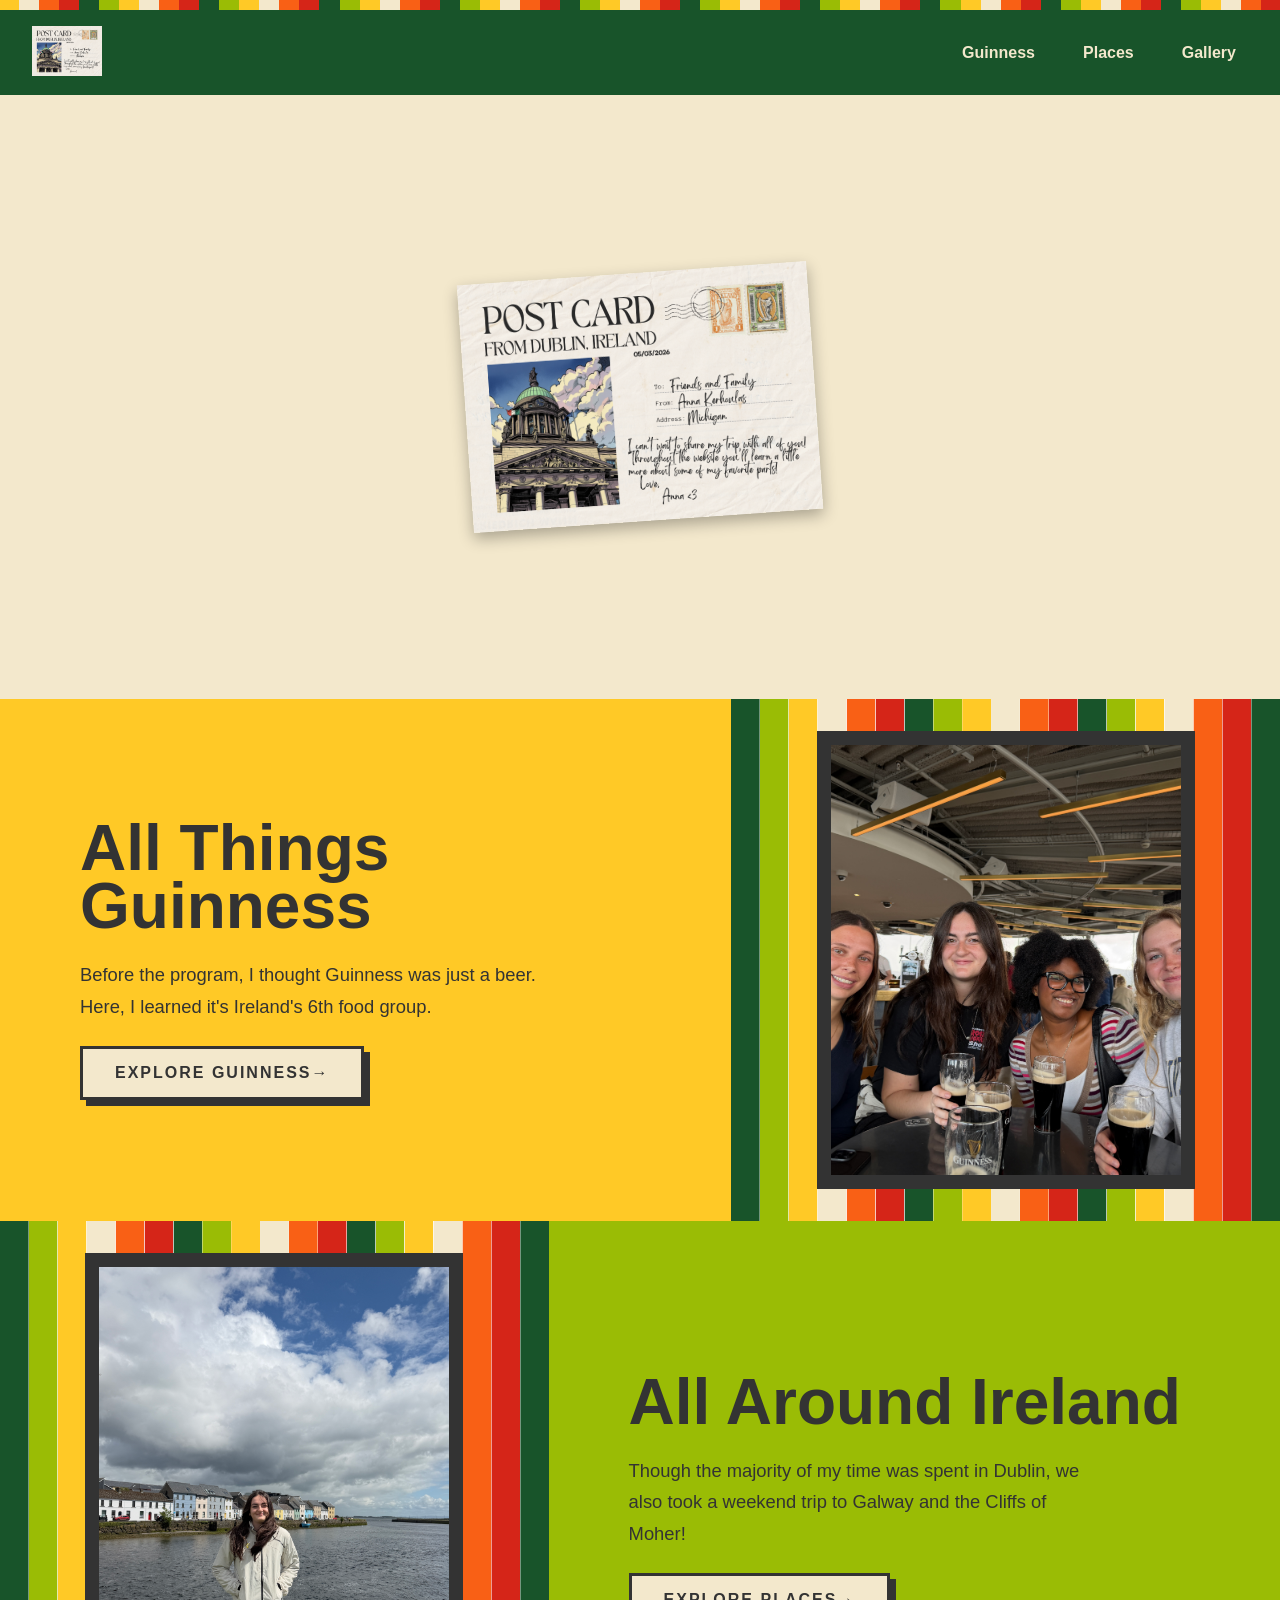
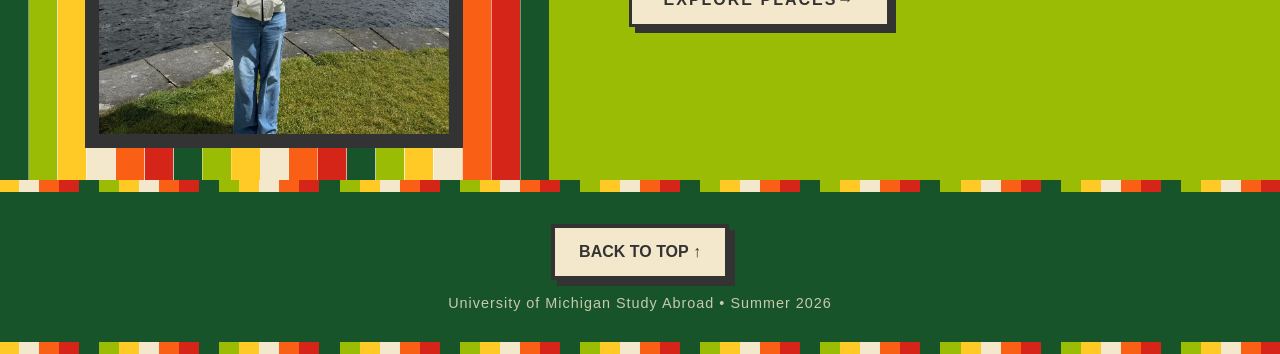
==== commit 6b90d180: "final changes" ====
--- a/index.html
+++ b/index.html
@@ -5,6 +5,7 @@
     <meta name="viewport" content="width=device-width, initial-scale=1.0">
     <title>Anna in Dublin</title>
     <link rel="icon" type="image/png" href="images/favicon.png">
+    <link rel="stylesheet" href="reset.css">
     <link rel="stylesheet" href="style.css">
 </head>
 <body>
--- a/style.css
+++ b/style.css
@@ -526,7 +526,7 @@
     font-family: Helvetica, sans-serif;
     font-weight: 900;
 
-    line-height: 0.8;
+    line-height: 1.2;
     letter-spacing: 1px;
     padding: 1rem 1.25rem 0rem;
 
@@ -639,9 +639,9 @@
     *,
     *::before,
     *::after {
-        animation: none !important;
-        transition: none !important;
-        scroll-behavior: auto !important;
+        animation: none ;
+        transition: none ;
+        scroll-behavior: auto ;
     }
 }
 
@@ -649,4 +649,16 @@
     color: var(--dark-grey);
 
     font-weight: bold;
-}+}
+
+.lb-data .lb-caption,
+.lb-data .lb-number {
+    color: var(--cream);
+    background-color: black;
+}
+
+/* external links */
+p a:link{
+    color: var(--dark-green);
+    text-decoration: underline;
+}
